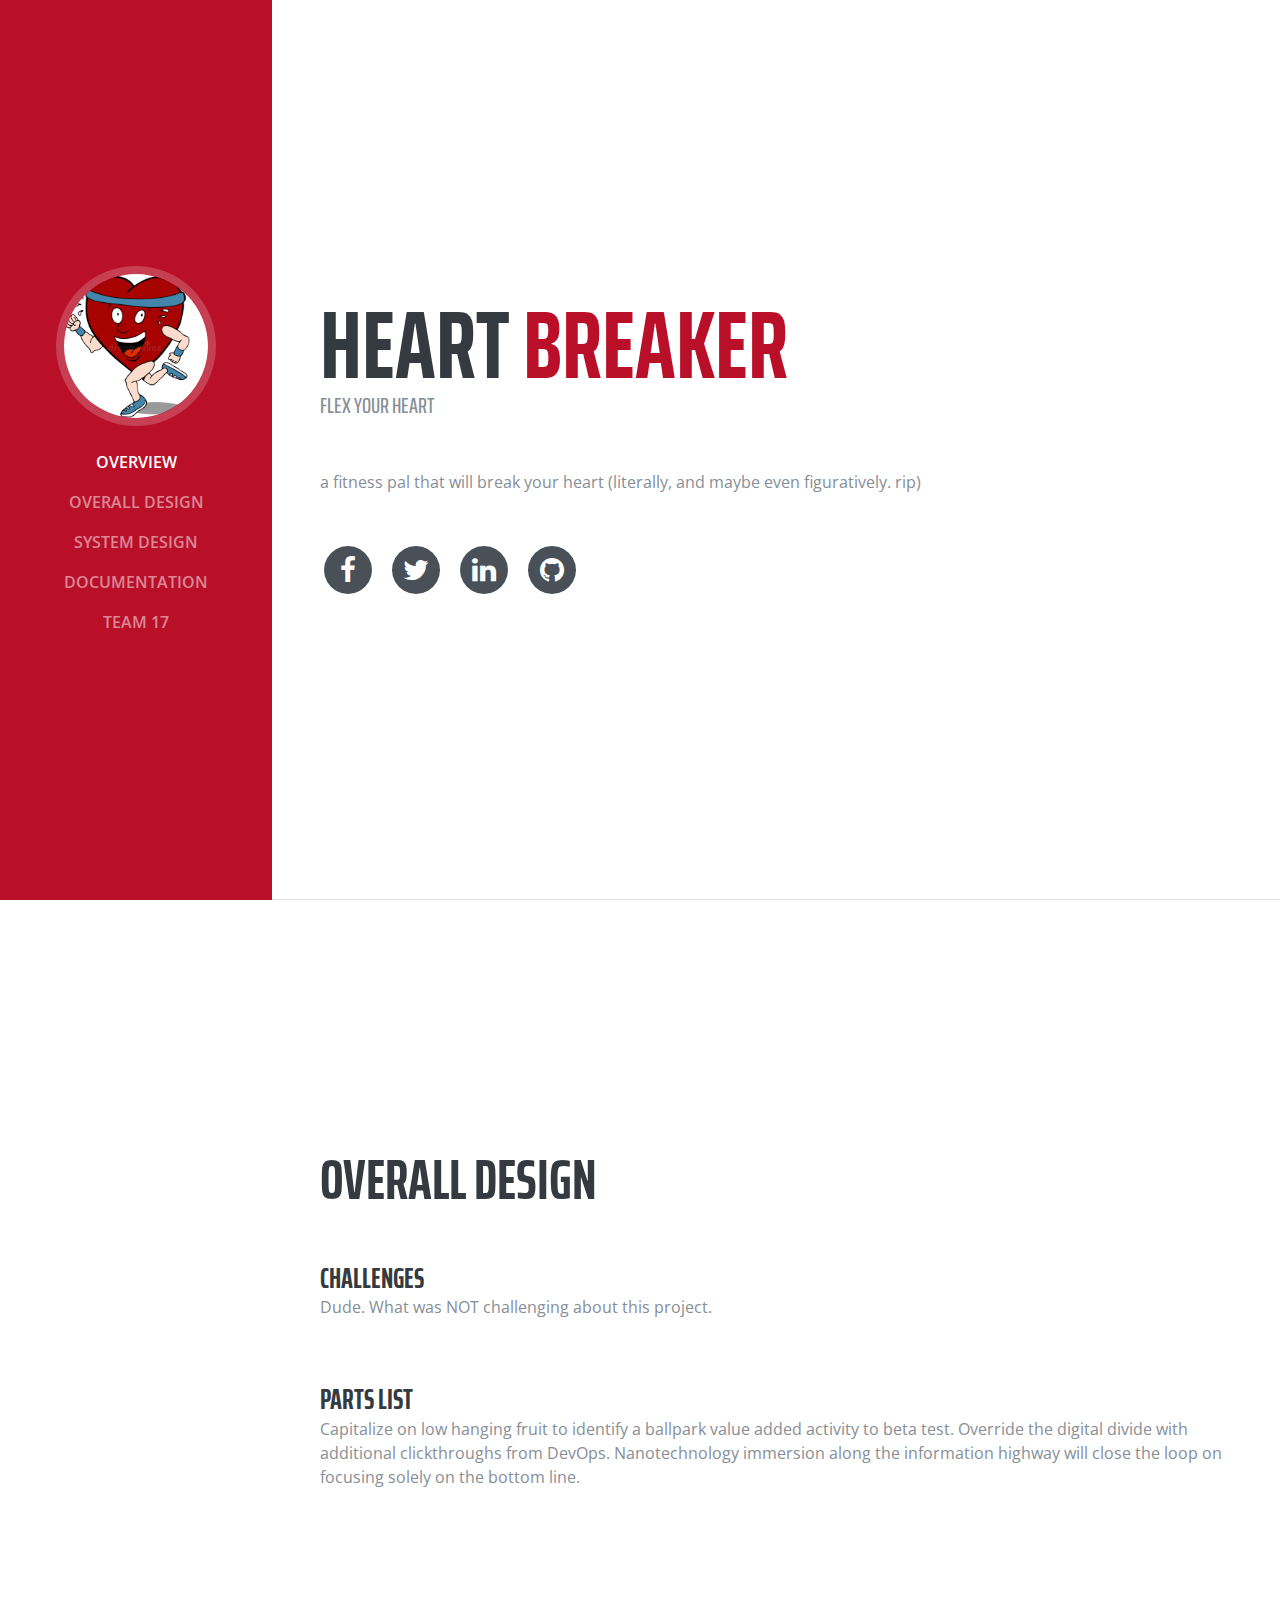
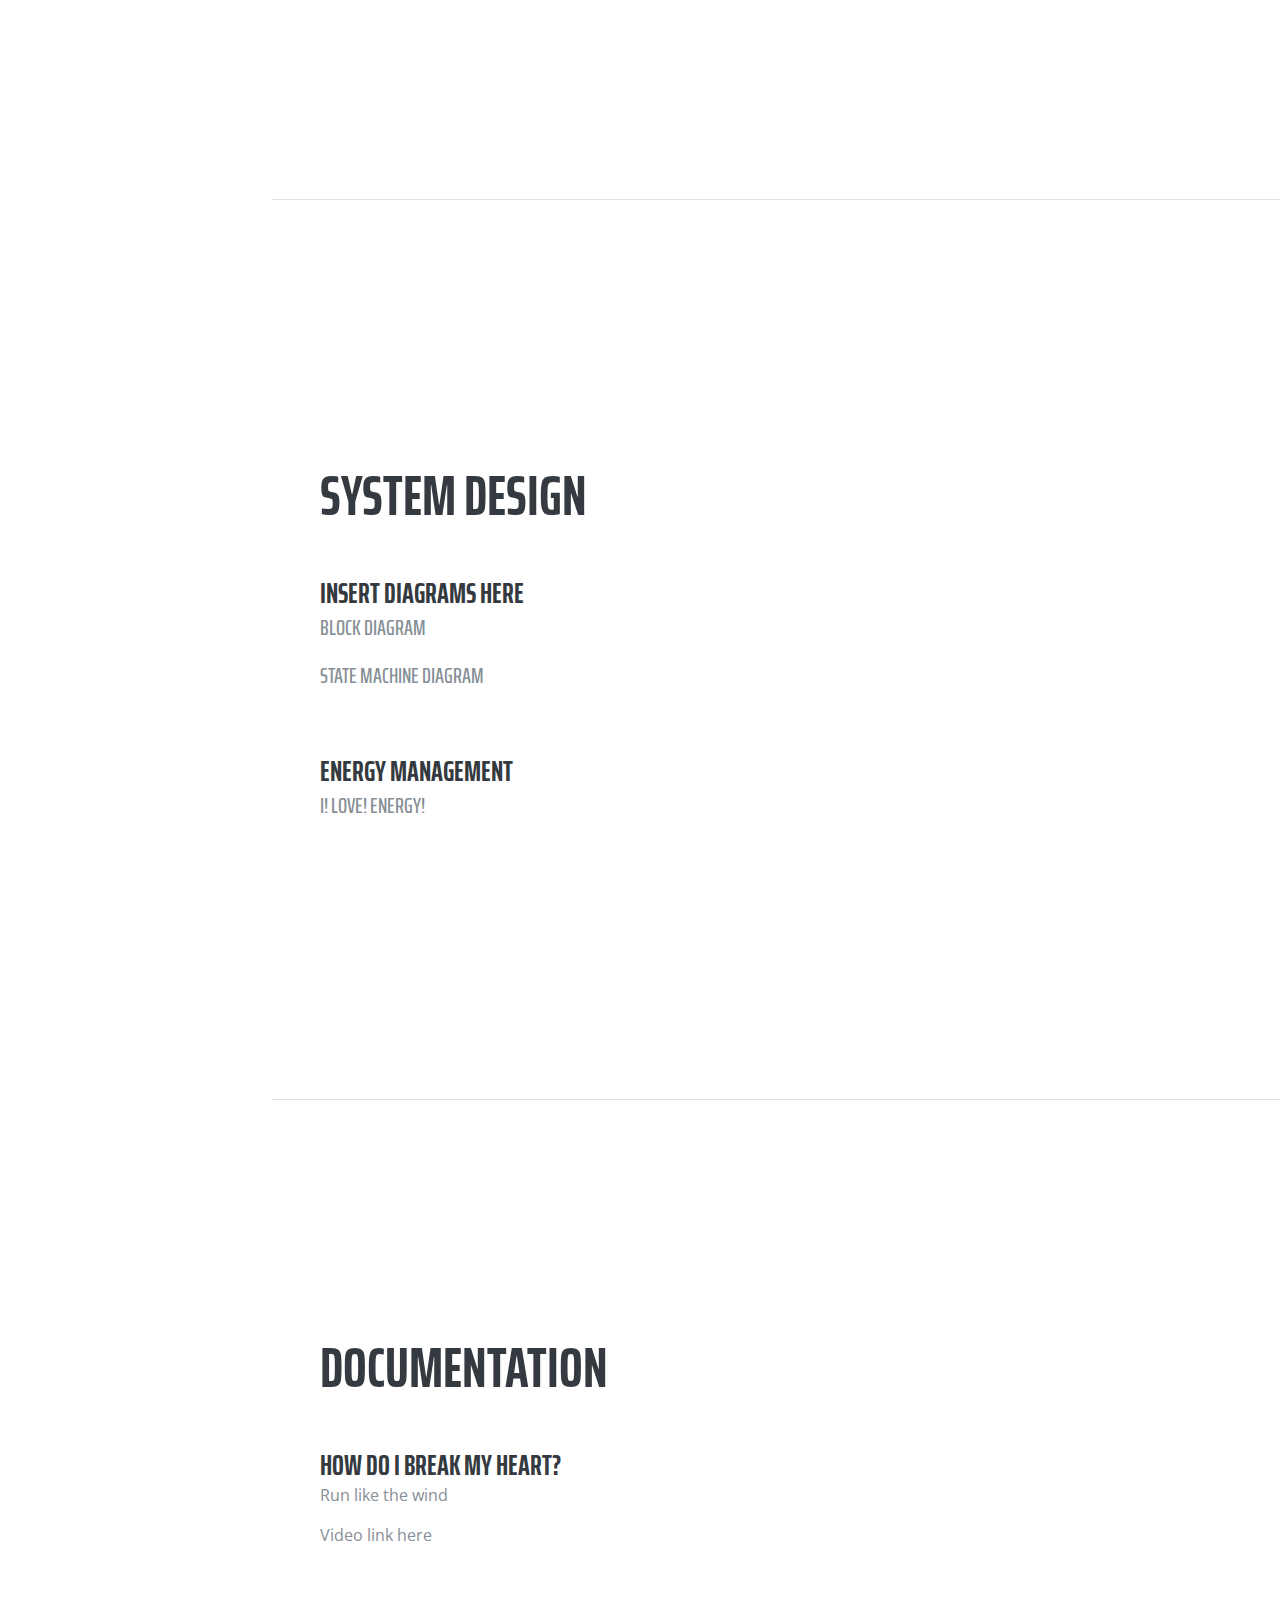
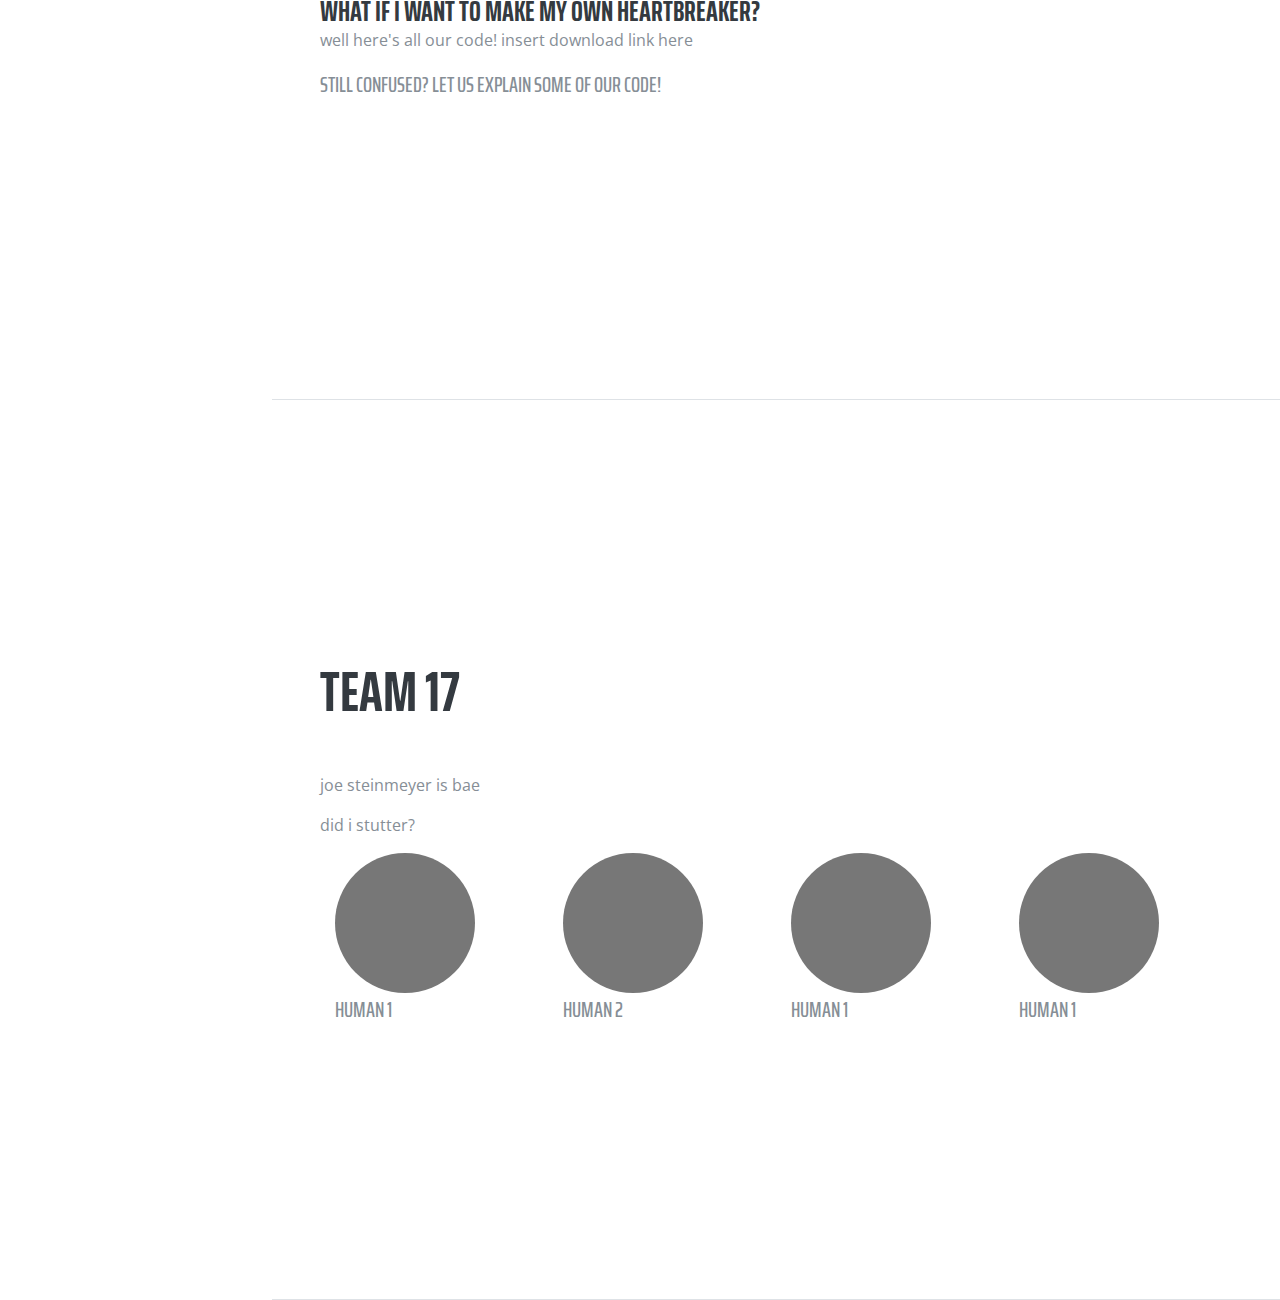
==== home.html @ 7a95da6c "??" ====
<!DOCTYPE html>
<html lang="en">

  <head>

    <meta charset="utf-8">
    <meta name="viewport" content="width=device-width, initial-scale=1, shrink-to-fit=no">
    <meta name="description" content="">
    <meta name="author" content="">

    <title>Heartbreaker</title>

    <!-- Bootstrap core CSS -->
    <link href="vendor/bootstrap/css/bootstrap.min.css" rel="stylesheet">

    <!-- Custom fonts for this template -->
    <link href="https://fonts.googleapis.com/css?family=Saira+Extra+Condensed:100,200,300,400,500,600,700,800,900" rel="stylesheet">
    <link href="https://fonts.googleapis.com/css?family=Open+Sans:300,300i,400,400i,600,600i,700,700i,800,800i" rel="stylesheet">
    <link href="vendor/font-awesome/css/font-awesome.min.css" rel="stylesheet">
    <link href="vendor/devicons/css/devicons.min.css" rel="stylesheet">
    <link href="vendor/simple-line-icons/css/simple-line-icons.css" rel="stylesheet">

    <!-- Custom styles for this template -->
    <link href="css/resume.min.css" rel="stylesheet">

  </head>

  <body id="page-top">

    <nav class="navbar navbar-expand-lg navbar-dark bg-primary fixed-top" id="sideNav">
      <a class="navbar-brand js-scroll-trigger" href="#page-top">
        <span class="d-block d-lg-none">
          HEARTBREAKER
          <!-- <img class="img-fluid" src="img/hbg.jpg" alt=""> -->
        </span>
        <span class="d-none d-lg-block">
          <img class="img-fluid img-profile rounded-circle mx-auto mb-2" src="img/heart.jpg" alt="">
        </span>
      </a>
      <button class="navbar-toggler" type="button" data-toggle="collapse" data-target="#navbarSupportedContent" aria-controls="navbarSupportedContent" aria-expanded="false" aria-label="Toggle navigation">
        <span class="navbar-toggler-icon"></span>
      </button>
      <div class="collapse navbar-collapse" id="navbarSupportedContent">
        <ul class="navbar-nav">
          <li class="nav-item">
            <a class="nav-link js-scroll-trigger" href="#about">Overview</a>
          </li>
          <li class="nav-item">
            <a class="nav-link js-scroll-trigger" href="#experience">Overall Design</a>
          </li>
          <li class="nav-item">
            <a class="nav-link js-scroll-trigger" href="#education">System Design</a>
          </li>
          <li class="nav-item">
            <a class="nav-link js-scroll-trigger" href="#skills">Documentation</a>
          </li>
          <li class="nav-item">
            <a class="nav-link js-scroll-trigger" href="#interests">Team 17</a>
          </li>
<!--           <li class="nav-item">
            <a class="nav-link js-scroll-trigger" href="#awards">Awards</a>
          </li>
 -->        </ul>
      </div>
    </nav>

    <div class="container-fluid p-0">

      <section class="resume-section p-3 p-lg-5 d-flex d-column" id="about">
        <div class="my-auto">
          <h1 class="mb-0">Heart
            <span class="text-primary">Breaker</span>
          </h1>
          <div class="subheading mb-5"> Flex your heart
          </div>
          <p class="mb-5">a fitness pal that will break your heart (literally, and maybe even figuratively. rip) </p>
          <ul class="list-inline list-social-icons mb-0">
            <li class="list-inline-item">
              <a href="#">
                <span class="fa-stack fa-lg">
                  <i class="fa fa-circle fa-stack-2x"></i>
                  <i class="fa fa-facebook fa-stack-1x fa-inverse"></i>
                </span>
              </a>
            </li>
            <li class="list-inline-item">
              <a href="#">
                <span class="fa-stack fa-lg">
                  <i class="fa fa-circle fa-stack-2x"></i>
                  <i class="fa fa-twitter fa-stack-1x fa-inverse"></i>
                </span>
              </a>
            </li>
            <li class="list-inline-item">
              <a href="#">
                <span class="fa-stack fa-lg">
                  <i class="fa fa-circle fa-stack-2x"></i>
                  <i class="fa fa-linkedin fa-stack-1x fa-inverse"></i>
                </span>
              </a>
            </li>
            <li class="list-inline-item">
              <a href="#">
                <span class="fa-stack fa-lg">
                  <i class="fa fa-circle fa-stack-2x"></i>
                  <i class="fa fa-github fa-stack-1x fa-inverse"></i>
                </span>
              </a>
            </li>
          </ul>
        </div>
      </section>

      <section class="resume-section p-3 p-lg-5 d-flex flex-column" id="experience">
        <div class="my-auto">
          <h2 class="mb-5">Overall Design</h2>

          <div class="resume-item d-flex flex-column flex-md-row mb-5">
            <div class="resume-content mr-auto">
              <h3 class="mb-0">Challenges</h3>
              <!-- <div class="subheading mb-3">Intelitec Solutions</div> -->
              <p>Dude. What was NOT challenging about this project.</p>
            </div>
          </div>

          <div class="resume-item d-flex flex-column flex-md-row mb-5">
            <div class="resume-content mr-auto">
              <h3 class="mb-0">Parts List</h3>
              <!-- <div class="subheading mb-3">Intelitec Solutions</div> -->
              <p>Capitalize on low hanging fruit to identify a ballpark value added activity to beta test. Override the digital divide with additional clickthroughs from DevOps. Nanotechnology immersion along the information highway will close the loop on focusing solely on the bottom line.</p>
            </div>
          </div>
        </div>

      </section>

      <section class="resume-section p-3 p-lg-5 d-flex flex-column" id="education">
        <div class="my-auto">
          <h2 class="mb-5">System Design</h2>

          <div class="resume-item d-flex flex-column flex-md-row mb-5">
            <div class="resume-content mr-auto">
              <h3 class="mb-0">Insert diagrams here</h3>
              <div class="subheading mb-3">Block Diagram</div>
              <div class="subheading mb-3">State Machine Diagram</div>

            </div>
          </div>

          <div class="resume-item d-flex flex-column flex-md-row">
            <div class="resume-content mr-auto">
              <h3 class="mb-0">Energy Management</h3>
              <div class="subheading mb-3">I! love! energy!</div>
            </div>
          </div>

        </div>
      </section>

      <section class="resume-section p-3 p-lg-5 d-flex flex-column" id="skills">
        <div class="my-auto">
          <h2 class="mb-5">Documentation</h2>

          <div class="resume-item d-flex flex-column flex-md-row mb-5">
            <div class="resume-content mr-auto">
              <h3 class="mb-0">How do I break my heart?</h3>
              <!-- <div class="subheading mb-3">Intelitec Solutions</div> -->
              <p>Run like the wind</p>
              <p class="mb-0">Video link here</p>
            </div>
          </div>

          <div class="resume-item d-flex flex-column flex-md-row mb-5">
            <div class="resume-content mr-auto">
              <h3 class="mb-0">What if I want to make my own heartbreaker?</h3>
              <p>well here's all our code! insert download link here </p>
              <div class="subheading mb-3">Still confused? Let us explain some of our code!</div>
            </div>
          </div>

        </div>
        </div>
      </section>

      <section class="resume-section p-3 p-lg-5 d-flex flex-column" id="interests">
        <div class="my-auto">
          <h2 class="mb-5">Team 17</h2>
          <p>joe steinmeyer is bae</p>
          <p class="mb-0">did i stutter? </p>
          <p> </p>
          <div class="container marketing">

        <!-- Three columns of text below the carousel -->
        <div class="row">
          <div class="col-lg-3">
            <img class="rounded-circle" src="[data-uri]" alt="Generic placeholder image" width="140" height="140">

            <div class="subheading mb-3">human 1</div>
          </div><!-- /.col-lg-4 -->
          <div class="col-lg-3">
            <img class="rounded-circle" src="[data-uri]" alt="Generic placeholder image" width="140" height="140">
            <div class="subheading mb-3">human 2</div>       
          </div><!-- /.col-lg-4 -->
          <div class="col-lg-3">
            <img class="rounded-circle" src="[data-uri]" alt="Generic placeholder image" width="140" height="140">
            <div class="subheading mb-3">human 1</div>
          </div><!-- /.col-lg-4 -->
          <div class="col-lg-3">
            <img class="rounded-circle" src="[data-uri]" alt="Generic placeholder image" width="140" height="140">
            <div class="subheading mb-3">human 1</div>
          </div><!-- /.col-lg-4 -->
        </div><!-- /.row -->
        </div>
      </section>

<!--       <section class="resume-section p-3 p-lg-5 d-flex flex-column" id="awards">
        <div class="my-auto">
          <h2 class="mb-5">Awards &amp; Certifications</h2>
          <ul class="fa-ul mb-0">
            <li>
              <i class="fa-li fa fa-trophy text-warning"></i>
              Google Analytics Certified Developer</li>
            <li>
              <i class="fa-li fa fa-trophy text-warning"></i>
              Mobile Web Specialist - Google Certification</li>
            <li>
              <i class="fa-li fa fa-trophy text-warning"></i>
              1<sup>st</sup>
              Place - University of Colorado Boulder - Emerging Tech Competition 2009</li>
            <li>
              <i class="fa-li fa fa-trophy text-warning"></i>
              1<sup>st</sup>
              Place - University of Colorado Boulder - Adobe Creative Jam 2008 (UI Design Category)</li>
            <li>
              <i class="fa-li fa fa-trophy text-warning"></i>
              2<sup>nd</sup>
              Place - University of Colorado Boulder - Emerging Tech Competition 2008</li>
            <li>
            <li>
              <i class="fa-li fa fa-trophy text-warning"></i>
              1<sup>st</sup>
              Place - James Buchanan High School - Hackathon 2006</li>
            <li>
              <i class="fa-li fa fa-trophy text-warning"></i>
              3<sup>rd</sup>
              Place - James Buchanan High School - Hackathon 2005</li>
          </ul>
        </div>
      </section>
 -->
    </div>

    <!-- Bootstrap core JavaScript -->
    <script src="vendor/jquery/jquery.min.js"></script>
    <script src="vendor/bootstrap/js/bootstrap.bundle.min.js"></script>

    <!-- Plugin JavaScript -->
    <script src="vendor/jquery-easing/jquery.easing.min.js"></script>

    <!-- Custom scripts for this template -->
    <script src="js/resume.min.js"></script>

  </body>

</html>
---- vendor/devicons/css/devicons.min.css ----
/*!
 *  Devicons 1.8.0 made by Theodore Vorillas / http://vorillaz.com 
 */
@font-face{font-family:devicons;src:url(../fonts/devicons.eot?xqxft6);src:url(../fonts/devicons.eot?#iefixxqxft6) format("embedded-opentype"),url(../fonts/devicons.woff?xqxft6) format("woff"),url(../fonts/devicons.ttf?xqxft6) format("truetype"),url(../fonts/devicons.svg?xqxft6#devicons) format("svg");font-weight:400;font-style:normal}.devicons{font-family:devicons;speak:none;font-style:normal;font-weight:400;font-variant:normal;text-transform:none;line-height:1;-webkit-font-smoothing:antialiased;-moz-osx-font-smoothing:grayscale}.devicons-git:before{content:"\e602"}.devicons-git_compare:before{content:"\e628"}.devicons-git_branch:before{content:"\e625"}.devicons-git_commit:before{content:"\e629"}.devicons-git_pull_request:before{content:"\e626"}.devicons-git_merge:before{content:"\e627"}.devicons-bitbucket:before{content:"\e603"}.devicons-github_alt:before{content:"\e608"}.devicons-github_badge:before{content:"\e609"}.devicons-github:before{content:"\e60a"}.devicons-github_full:before{content:"\e617"}.devicons-java:before{content:"\e638"}.devicons-ruby:before{content:"\e639"}.devicons-scala:before{content:"\e637"}.devicons-python:before{content:"\e63c"}.devicons-go:before{content:"\e624"}.devicons-ruby_on_rails:before{content:"\e63b"}.devicons-django:before{content:"\e61d"}.devicons-markdown:before{content:"\e63e"}.devicons-php:before{content:"\e63d"}.devicons-mysql:before{content:"\e604"}.devicons-streamline:before{content:"\e605"}.devicons-database:before{content:"\e606"}.devicons-laravel:before{content:"\e63f"}.devicons-javascript:before{content:"\e64e"}.devicons-angular:before{content:"\e653"}.devicons-backbone:before{content:"\e652"}.devicons-coffeescript:before{content:"\e651"}.devicons-jquery:before{content:"\e650"}.devicons-modernizr:before{content:"\e620"}.devicons-jquery_ui:before{content:"\e654"}.devicons-ember:before{content:"\e61b"}.devicons-dojo:before{content:"\e61c"}.devicons-nodejs:before{content:"\e619"}.devicons-nodejs_small:before{content:"\e618"}.devicons-javascript_shield:before{content:"\e64f"}.devicons-bootstrap:before{content:"\e647"}.devicons-sass:before{content:"\e64b"}.devicons-css3_full:before{content:"\e64a"}.devicons-css3:before{content:"\e649"}.devicons-html5:before{content:"\e636"}.devicons-html5_multimedia:before{content:"\e632"}.devicons-html5_device_access:before{content:"\e633"}.devicons-html5_3d_effects:before{content:"\e635"}.devicons-html5_connectivity:before{content:"\e634"}.devicons-ghost_small:before{content:"\e614"}.devicons-ghost:before{content:"\e61f"}.devicons-magento:before{content:"\e640"}.devicons-joomla:before{content:"\e641"}.devicons-jekyll_small:before{content:"\e60d"}.devicons-drupal:before{content:"\e642"}.devicons-wordpress:before{content:"\e60b"}.devicons-grunt:before{content:"\e64c"}.devicons-bower:before{content:"\e64d"}.devicons-npm:before{content:"\e61e"}.devicons-yahoo_small:before{content:"\e62b"}.devicons-yahoo:before{content:"\e615"}.devicons-bing_small:before{content:"\e600"}.devicons-windows:before{content:"\e60f"}.devicons-linux:before{content:"\e612"}.devicons-ubuntu:before{content:"\e63a"}.devicons-android:before{content:"\e60e"}.devicons-apple:before{content:"\e611"}.devicons-appstore:before{content:"\e613"}.devicons-phonegap:before{content:"\e630"}.devicons-blackberry:before{content:"\e623"}.devicons-stackoverflow:before{content:"\e610"}.devicons-techcrunch:before{content:"\e62c"}.devicons-codrops:before{content:"\e62f"}.devicons-css_tricks:before{content:"\e601"}.devicons-smashing_magazine:before{content:"\e62d"}.devicons-netmagazine:before{content:"\e62e"}.devicons-codepen:before{content:"\e616"}.devicons-cssdeck:before{content:"\e62a"}.devicons-hackernews:before{content:"\e61a"}.devicons-dropbox:before{content:"\e607"}.devicons-google_drive:before{content:"\e631"}.devicons-visualstudio:before{content:"\e60c"}.devicons-unity_small:before{content:"\e621"}.devicons-raspberry_pi:before{content:"\e622"}.devicons-chrome:before{content:"\e643"}.devicons-ie:before{content:"\e644"}.devicons-firefox:before{content:"\e645"}.devicons-opera:before{content:"\e646"}.devicons-safari:before{content:"\e648"}.devicons-swift:before{content:"\e655"}.devicons-symfony:before{content:"\e656"}.devicons-symfony_badge:before{content:"\e657"}.devicons-less:before{content:"\e658"}.devicons-stylus:before{content:"\e659"}.devicons-trello:before{content:"\e65a"}.devicons-atlassian:before{content:"\e65b"}.devicons-jira:before{content:"\e65c"}.devicons-envato:before{content:"\e65d"}.devicons-snap_svg:before{content:"\e65e"}.devicons-raphael:before{content:"\e65f"}.devicons-google_analytics:before{content:"\e660"}.devicons-compass:before{content:"\e661"}.devicons-onedrive:before{content:"\e662"}.devicons-gulp:before{content:"\e663"}.devicons-atom:before{content:"\e664"}.devicons-cisco:before{content:"\e665"}.devicons-nancy:before{content:"\e666"}.devicons-clojure:before{content:"\e668"}.devicons-clojure_alt:before{content:"\e66a"}.devicons-perl:before{content:"\e669"}.devicons-celluloid:before{content:"\e66b"}.devicons-w3c:before{content:"\e66c"}.devicons-redis:before{content:"\e66d"}.devicons-postgresql:before{content:"\e66e"}.devicons-webplatform:before{content:"\e66f"}.devicons-jenkins:before{content:"\e667"}.devicons-requirejs:before{content:"\e670"}.devicons-opensource:before{content:"\e671"}.devicons-typo3:before{content:"\e672"}.devicons-uikit:before{content:"\e673"}.devicons-doctrine:before{content:"\e674"}.devicons-groovy:before{content:"\e675"}.devicons-nginx:before{content:"\e676"}.devicons-haskell:before{content:"\e677"}.devicons-zend:before{content:"\e678"}.devicons-gnu:before{content:"\e679"}.devicons-yeoman:before{content:"\e67a"}.devicons-heroku:before{content:"\e67b"}.devicons-debian:before{content:"\e67d"}.devicons-travis:before{content:"\e67e"}.devicons-dotnet:before{content:"\e67f"}.devicons-codeigniter:before{content:"\e680"}.devicons-javascript_badge:before{content:"\e681"}.devicons-yii:before{content:"\e682"}.devicons-msql_server:before{content:"\e67c"}.devicons-composer:before{content:"\e683"}.devicons-krakenjs_badge:before{content:"\e684"}.devicons-krakenjs:before{content:"\e685"}.devicons-mozilla:before{content:"\e686"}.devicons-firebase:before{content:"\e687"}.devicons-sizzlejs:before{content:"\e688"}.devicons-creativecommons:before{content:"\e689"}.devicons-creativecommons_badge:before{content:"\e68a"}.devicons-mitlicence:before{content:"\e68b"}.devicons-senchatouch:before{content:"\e68c"}.devicons-bugsense:before{content:"\e68d"}.devicons-extjs:before{content:"\e68e"}.devicons-mootools_badge:before{content:"\e68f"}.devicons-mootools:before{content:"\e690"}.devicons-ruby_rough:before{content:"\e691"}.devicons-komodo:before{content:"\e692"}.devicons-coda:before{content:"\e693"}.devicons-bintray:before{content:"\e694"}.devicons-terminal:before{content:"\e695"}.devicons-code:before{content:"\e696"}.devicons-responsive:before{content:"\e697"}.devicons-dart:before{content:"\e698"}.devicons-aptana:before{content:"\e699"}.devicons-mailchimp:before{content:"\e69a"}.devicons-netbeans:before{content:"\e69b"}.devicons-dreamweaver:before{content:"\e69c"}.devicons-brackets:before{content:"\e69d"}.devicons-eclipse:before{content:"\e69e"}.devicons-cloud9:before{content:"\e69f"}.devicons-scrum:before{content:"\e6a0"}.devicons-prolog:before{content:"\e6a1"}.devicons-terminal_badge:before{content:"\e6a2"}.devicons-code_badge:before{content:"\e6a3"}.devicons-mongodb:before{content:"\e6a4"}.devicons-meteor:before{content:"\e6a5"}.devicons-meteorfull:before{content:"\e6a6"}.devicons-fsharp:before{content:"\e6a7"}.devicons-rust:before{content:"\e6a8"}.devicons-ionic:before{content:"\e6a9"}.devicons-sublime:before{content:"\e6aa"}.devicons-appcelerator:before{content:"\e6ab"}.devicons-asterisk:before{content:"\e6ac"}.devicons-aws:before{content:"\e6ad"}.devicons-digital-ocean:before{content:"\e6ae"}.devicons-dlang:before{content:"\e6af"}.devicons-docker:before{content:"\e6b0"}.devicons-erlang:before{content:"\e6b1"}.devicons-google-cloud-platform:before{content:"\e6b2"}.devicons-grails:before{content:"\e6b3"}.devicons-illustrator:before{content:"\e6b4"}.devicons-intellij:before{content:"\e6b5"}.devicons-materializecss:before{content:"\e6b6"}.devicons-openshift:before{content:"\e6b7"}.devicons-photoshop:before{content:"\e6b8"}.devicons-rackspace:before{content:"\e6b9"}.devicons-react:before{content:"\e6ba"}.devicons-redhat:before{content:"\e6bb"}.devicons-scriptcs:before{content:"\e6bc"}.devicons-sqllite:before{content:"\e6c4"}.devicons-vim:before{content:"\e6c5"}
---- vendor/simple-line-icons/css/simple-line-icons.css ----
@font-face {
  font-family: 'simple-line-icons';
  src: url('../fonts/Simple-Line-Icons.eot?v=2.4.0');
  src: url('../fonts/Simple-Line-Icons.eot?v=2.4.0#iefix') format('embedded-opentype'), url('../fonts/Simple-Line-Icons.woff2?v=2.4.0') format('woff2'), url('../fonts/Simple-Line-Icons.ttf?v=2.4.0') format('truetype'), url('../fonts/Simple-Line-Icons.woff?v=2.4.0') format('woff'), url('../fonts/Simple-Line-Icons.svg?v=2.4.0#simple-line-icons') format('svg');
  font-weight: normal;
  font-style: normal;
}
/*
 Use the following CSS code if you want to have a class per icon.
 Instead of a list of all class selectors, you can use the generic [class*="icon-"] selector, but it's slower:
*/
.icon-user,
.icon-people,
.icon-user-female,
.icon-user-follow,
.icon-user-following,
.icon-user-unfollow,
.icon-login,
.icon-logout,
.icon-emotsmile,
.icon-phone,
.icon-call-end,
.icon-call-in,
.icon-call-out,
.icon-map,
.icon-location-pin,
.icon-direction,
.icon-directions,
.icon-compass,
.icon-layers,
.icon-menu,
.icon-list,
.icon-options-vertical,
.icon-options,
.icon-arrow-down,
.icon-arrow-left,
.icon-arrow-right,
.icon-arrow-up,
.icon-arrow-up-circle,
.icon-arrow-left-circle,
.icon-arrow-right-circle,
.icon-arrow-down-circle,
.icon-check,
.icon-clock,
.icon-plus,
.icon-minus,
.icon-close,
.icon-event,
.icon-exclamation,
.icon-organization,
.icon-trophy,
.icon-screen-smartphone,
.icon-screen-desktop,
.icon-plane,
.icon-notebook,
.icon-mustache,
.icon-mouse,
.icon-magnet,
.icon-energy,
.icon-disc,
.icon-cursor,
.icon-cursor-move,
.icon-crop,
.icon-chemistry,
.icon-speedometer,
.icon-shield,
.icon-screen-tablet,
.icon-magic-wand,
.icon-hourglass,
.icon-graduation,
.icon-ghost,
.icon-game-controller,
.icon-fire,
.icon-eyeglass,
.icon-envelope-open,
.icon-envelope-letter,
.icon-bell,
.icon-badge,
.icon-anchor,
.icon-wallet,
.icon-vector,
.icon-speech,
.icon-puzzle,
.icon-printer,
.icon-present,
.icon-playlist,
.icon-pin,
.icon-picture,
.icon-handbag,
.icon-globe-alt,
.icon-globe,
.icon-folder-alt,
.icon-folder,
.icon-film,
.icon-feed,
.icon-drop,
.icon-drawer,
.icon-docs,
.icon-doc,
.icon-diamond,
.icon-cup,
.icon-calculator,
.icon-bubbles,
.icon-briefcase,
.icon-book-open,
.icon-basket-loaded,
.icon-basket,
.icon-bag,
.icon-action-undo,
.icon-action-redo,
.icon-wrench,
.icon-umbrella,
.icon-trash,
.icon-tag,
.icon-support,
.icon-frame,
.icon-size-fullscreen,
.icon-size-actual,
.icon-shuffle,
.icon-share-alt,
.icon-share,
.icon-rocket,
.icon-question,
.icon-pie-chart,
.icon-pencil,
.icon-note,
.icon-loop,
.icon-home,
.icon-grid,
.icon-graph,
.icon-microphone,
.icon-music-tone-alt,
.icon-music-tone,
.icon-earphones-alt,
.icon-earphones,
.icon-equalizer,
.icon-like,
.icon-dislike,
.icon-control-start,
.icon-control-rewind,
.icon-control-play,
.icon-control-pause,
.icon-control-forward,
.icon-control-end,
.icon-volume-1,
.icon-volume-2,
.icon-volume-off,
.icon-calendar,
.icon-bulb,
.icon-chart,
.icon-ban,
.icon-bubble,
.icon-camrecorder,
.icon-camera,
.icon-cloud-download,
.icon-cloud-upload,
.icon-envelope,
.icon-eye,
.icon-flag,
.icon-heart,
.icon-info,
.icon-key,
.icon-link,
.icon-lock,
.icon-lock-open,
.icon-magnifier,
.icon-magnifier-add,
.icon-magnifier-remove,
.icon-paper-clip,
.icon-paper-plane,
.icon-power,
.icon-refresh,
.icon-reload,
.icon-settings,
.icon-star,
.icon-symbol-female,
.icon-symbol-male,
.icon-target,
.icon-credit-card,
.icon-paypal,
.icon-social-tumblr,
.icon-social-twitter,
.icon-social-facebook,
.icon-social-instagram,
.icon-social-linkedin,
.icon-social-pinterest,
.icon-social-github,
.icon-social-google,
.icon-social-reddit,
.icon-social-skype,
.icon-social-dribbble,
.icon-social-behance,
.icon-social-foursqare,
.icon-social-soundcloud,
.icon-social-spotify,
.icon-social-stumbleupon,
.icon-social-youtube,
.icon-social-dropbox,
.icon-social-vkontakte,
.icon-social-steam {
  font-family: 'simple-line-icons';
  speak: none;
  font-style: normal;
  font-weight: normal;
  font-variant: normal;
  text-transform: none;
  line-height: 1;
  /* Better Font Rendering =========== */
  -webkit-font-smoothing: antialiased;
  -moz-osx-font-smoothing: grayscale;
}
.icon-user:before {
  content: "\e005";
}
.icon-people:before {
  content: "\e001";
}
.icon-user-female:before {
  content: "\e000";
}
.icon-user-follow:before {
  content: "\e002";
}
.icon-user-following:before {
  content: "\e003";
}
.icon-user-unfollow:before {
  content: "\e004";
}
.icon-login:before {
  content: "\e066";
}
.icon-logout:before {
  content: "\e065";
}
.icon-emotsmile:before {
  content: "\e021";
}
.icon-phone:before {
  content: "\e600";
}
.icon-call-end:before {
  content: "\e048";
}
.icon-call-in:before {
  content: "\e047";
}
.icon-call-out:before {
  content: "\e046";
}
.icon-map:before {
  content: "\e033";
}
.icon-location-pin:before {
  content: "\e096";
}
.icon-direction:before {
  content: "\e042";
}
.icon-directions:before {
  content: "\e041";
}
.icon-compass:before {
  content: "\e045";
}
.icon-layers:before {
  content: "\e034";
}
.icon-menu:before {
  content: "\e601";
}
.icon-list:before {
  content: "\e067";
}
.icon-options-vertical:before {
  content: "\e602";
}
.icon-options:before {
  content: "\e603";
}
.icon-arrow-down:before {
  content: "\e604";
}
.icon-arrow-left:before {
  content: "\e605";
}
.icon-arrow-right:before {
  content: "\e606";
}
.icon-arrow-up:before {
  content: "\e607";
}
.icon-arrow-up-circle:before {
  content: "\e078";
}
.icon-arrow-left-circle:before {
  content: "\e07a";
}
.icon-arrow-right-circle:before {
  content: "\e079";
}
.icon-arrow-down-circle:before {
  content: "\e07b";
}
.icon-check:before {
  content: "\e080";
}
.icon-clock:before {
  content: "\e081";
}
.icon-plus:before {
  content: "\e095";
}
.icon-minus:before {
  content: "\e615";
}
.icon-close:before {
  content: "\e082";
}
.icon-event:before {
  content: "\e619";
}
.icon-exclamation:before {
  content: "\e617";
}
.icon-organization:before {
  content: "\e616";
}
.icon-trophy:before {
  content: "\e006";
}
.icon-screen-smartphone:before {
  content: "\e010";
}
.icon-screen-desktop:before {
  content: "\e011";
}
.icon-plane:before {
  content: "\e012";
}
.icon-notebook:before {
  content: "\e013";
}
.icon-mustache:before {
  content: "\e014";
}
.icon-mouse:before {
  content: "\e015";
}
.icon-magnet:before {
  content: "\e016";
}
.icon-energy:before {
  content: "\e020";
}
.icon-disc:before {
  content: "\e022";
}
.icon-cursor:before {
  content: "\e06e";
}
.icon-cursor-move:before {
  content: "\e023";
}
.icon-crop:before {
  content: "\e024";
}
.icon-chemistry:before {
  content: "\e026";
}
.icon-speedometer:before {
  content: "\e007";
}
.icon-shield:before {
  content: "\e00e";
}
.icon-screen-tablet:before {
  content: "\e00f";
}
.icon-magic-wand:before {
  content: "\e017";
}
.icon-hourglass:before {
  content: "\e018";
}
.icon-graduation:before {
  content: "\e019";
}
.icon-ghost:before {
  content: "\e01a";
}
.icon-game-controller:before {
  content: "\e01b";
}
.icon-fire:before {
  content: "\e01c";
}
.icon-eyeglass:before {
  content: "\e01d";
}
.icon-envelope-open:before {
  content: "\e01e";
}
.icon-envelope-letter:before {
  content: "\e01f";
}
.icon-bell:before {
  content: "\e027";
}
.icon-badge:before {
  content: "\e028";
}
.icon-anchor:before {
  content: "\e029";
}
.icon-wallet:before {
  content: "\e02a";
}
.icon-vector:before {
  content: "\e02b";
}
.icon-speech:before {
  content: "\e02c";
}
.icon-puzzle:before {
  content: "\e02d";
}
.icon-printer:before {
  content: "\e02e";
}
.icon-present:before {
  content: "\e02f";
}
.icon-playlist:before {
  content: "\e030";
}
.icon-pin:before {
  content: "\e031";
}
.icon-picture:before {
  content: "\e032";
}
.icon-handbag:before {
  content: "\e035";
}
.icon-globe-alt:before {
  content: "\e036";
}
.icon-globe:before {
  content: "\e037";
}
.icon-folder-alt:before {
  content: "\e039";
}
.icon-folder:before {
  content: "\e089";
}
.icon-film:before {
  content: "\e03a";
}
.icon-feed:before {
  content: "\e03b";
}
.icon-drop:before {
  content: "\e03e";
}
.icon-drawer:before {
  content: "\e03f";
}
.icon-docs:before {
  content: "\e040";
}
.icon-doc:before {
  content: "\e085";
}
.icon-diamond:before {
  content: "\e043";
}
.icon-cup:before {
  content: "\e044";
}
.icon-calculator:before {
  content: "\e049";
}
.icon-bubbles:before {
  content: "\e04a";
}
.icon-briefcase:before {
  content: "\e04b";
}
.icon-book-open:before {
  content: "\e04c";
}
.icon-basket-loaded:before {
  content: "\e04d";
}
.icon-basket:before {
  content: "\e04e";
}
.icon-bag:before {
  content: "\e04f";
}
.icon-action-undo:before {
  content: "\e050";
}
.icon-action-redo:before {
  content: "\e051";
}
.icon-wrench:before {
  content: "\e052";
}
.icon-umbrella:before {
  content: "\e053";
}
.icon-trash:before {
  content: "\e054";
}
.icon-tag:before {
  content: "\e055";
}
.icon-support:before {
  content: "\e056";
}
.icon-frame:before {
  content: "\e038";
}
.icon-size-fullscreen:before {
  content: "\e057";
}
.icon-size-actual:before {
  content: "\e058";
}
.icon-shuffle:before {
  content: "\e059";
}
.icon-share-alt:before {
  content: "\e05a";
}
.icon-share:before {
  content: "\e05b";
}
.icon-rocket:before {
  content: "\e05c";
}
.icon-question:before {
  content: "\e05d";
}
.icon-pie-chart:before {
  content: "\e05e";
}
.icon-pencil:before {
  content: "\e05f";
}
.icon-note:before {
  content: "\e060";
}
.icon-loop:before {
  content: "\e064";
}
.icon-home:before {
  content: "\e069";
}
.icon-grid:before {
  content: "\e06a";
}
.icon-graph:before {
  content: "\e06b";
}
.icon-microphone:before {
  content: "\e063";
}
.icon-music-tone-alt:before {
  content: "\e061";
}
.icon-music-tone:before {
  content: "\e062";
}
.icon-earphones-alt:before {
  content: "\e03c";
}
.icon-earphones:before {
  content: "\e03d";
}
.icon-equalizer:before {
  content: "\e06c";
}
.icon-like:before {
  content: "\e068";
}
.icon-dislike:before {
  content: "\e06d";
}
.icon-control-start:before {
  content: "\e06f";
}
.icon-control-rewind:before {
  content: "\e070";
}
.icon-control-play:before {
  content: "\e071";
}
.icon-control-pause:before {
  content: "\e072";
}
.icon-control-forward:before {
  content: "\e073";
}
.icon-control-end:before {
  content: "\e074";
}
.icon-volume-1:before {
  content: "\e09f";
}
.icon-volume-2:before {
  content: "\e0a0";
}
.icon-volume-off:before {
  content: "\e0a1";
}
.icon-calendar:before {
  content: "\e075";
}
.icon-bulb:before {
  content: "\e076";
}
.icon-chart:before {
  content: "\e077";
}
.icon-ban:before {
  content: "\e07c";
}
.icon-bubble:before {
  content: "\e07d";
}
.icon-camrecorder:before {
  content: "\e07e";
}
.icon-camera:before {
  content: "\e07f";
}
.icon-cloud-download:before {
  content: "\e083";
}
.icon-cloud-upload:before {
  content: "\e084";
}
.icon-envelope:before {
  content: "\e086";
}
.icon-eye:before {
  content: "\e087";
}
.icon-flag:before {
  content: "\e088";
}
.icon-heart:before {
  content: "\e08a";
}
.icon-info:before {
  content: "\e08b";
}
.icon-key:before {
  content: "\e08c";
}
.icon-link:before {
  content: "\e08d";
}
.icon-lock:before {
  content: "\e08e";
}
.icon-lock-open:before {
  content: "\e08f";
}
.icon-magnifier:before {
  content: "\e090";
}
.icon-magnifier-add:before {
  content: "\e091";
}
.icon-magnifier-remove:before {
  content: "\e092";
}
.icon-paper-clip:before {
  content: "\e093";
}
.icon-paper-plane:before {
  content: "\e094";
}
.icon-power:before {
  content: "\e097";
}
.icon-refresh:before {
  content: "\e098";
}
.icon-reload:before {
  content: "\e099";
}
.icon-settings:before {
  content: "\e09a";
}
.icon-star:before {
  content: "\e09b";
}
.icon-symbol-female:before {
  content: "\e09c";
}
.icon-symbol-male:before {
  content: "\e09d";
}
.icon-target:before {
  content: "\e09e";
}
.icon-credit-card:before {
  content: "\e025";
}
.icon-paypal:before {
  content: "\e608";
}
.icon-social-tumblr:before {
  content: "\e00a";
}
.icon-social-twitter:before {
  content: "\e009";
}
.icon-social-facebook:before {
  content: "\e00b";
}
.icon-social-instagram:before {
  content: "\e609";
}
.icon-social-linkedin:before {
  content: "\e60a";
}
.icon-social-pinterest:before {
  content: "\e60b";
}
.icon-social-github:before {
  content: "\e60c";
}
.icon-social-google:before {
  content: "\e60d";
}
.icon-social-reddit:before {
  content: "\e60e";
}
.icon-social-skype:before {
  content: "\e60f";
}
.icon-social-dribbble:before {
  content: "\e00d";
}
.icon-social-behance:before {
  content: "\e610";
}
.icon-social-foursqare:before {
  content: "\e611";
}
.icon-social-soundcloud:before {
  content: "\e612";
}
.icon-social-spotify:before {
  content: "\e613";
}
.icon-social-stumbleupon:before {
  content: "\e614";
}
.icon-social-youtube:before {
  content: "\e008";
}
.icon-social-dropbox:before {
  content: "\e00c";
}
.icon-social-vkontakte:before {
  content: "\e618";
}
.icon-social-steam:before {
  content: "\e620";
}
---- css/resume.min.css ----
body{font-family:'Open Sans',serif;padding-top:54px;color:#868e96}@media (min-width:992px){body{padding-top:0;padding-left:17rem}}h1,h2,h3,h4,h5,h6{font-family:'Saira Extra Condensed',serif;font-weight:700;text-transform:uppercase;color:#343a40}h1{font-size:6rem;line-height:5.5rem}h2{font-size:3.5rem}.subheading{text-transform:uppercase;font-weight:500;font-family:'Saira Extra Condensed',serif;font-size:1.35rem;/*text-align:center;*/}/*.rounded-circle{display:block;margin:auto;}*/.list-social-icons a{color:#495057}.list-social-icons a:hover{color:#bd5d38}.list-social-icons a .fa-lg{font-size:1.75rem}.list-icons{font-size:3rem}.list-icons .list-inline-item i:hover{color:#bd5d38}#sideNav .navbar-nav .nav-item .nav-link{font-weight:600;text-transform:uppercase}@media (min-width:992px){#sideNav{text-align:center;position:fixed;top:0;left:0;display:flex;flex-direction:column;width:17rem;height:100vh}#sideNav .navbar-brand{display:flex;margin:auto auto 0;padding:.5rem}#sideNav .navbar-brand .img-profile{max-width:10rem;max-height:10rem;border:.5rem solid rgba(255,255,255,.2)}#sideNav .navbar-collapse{display:flex;align-items:flex-start;flex-grow:0;width:100%;margin-bottom:auto}#sideNav .navbar-collapse .navbar-nav{flex-direction:column;width:100%}#sideNav .navbar-collapse .navbar-nav .nav-item{display:block}#sideNav .navbar-collapse .navbar-nav .nav-item .nav-link{display:block}}section.resume-section{border-bottom:1px solid #dee2e6;padding-top:5rem!important;padding-bottom:5rem!important}section.resume-section .resume-item .resume-date{min-width:none}@media (min-width:768px){section.resume-section{min-height:100vh}section.resume-section .resume-item .resume-date{min-width:18rem}}@media (min-width:992px){section.resume-section{padding-top:3rem!important;padding-bottom:3rem!important}}.bg-primary{background-color:#b90f29!important}.text-primary{color:#b90f29!important}a{color:#bd5d38}a:active,a:focus,a:hover{color:#824027}
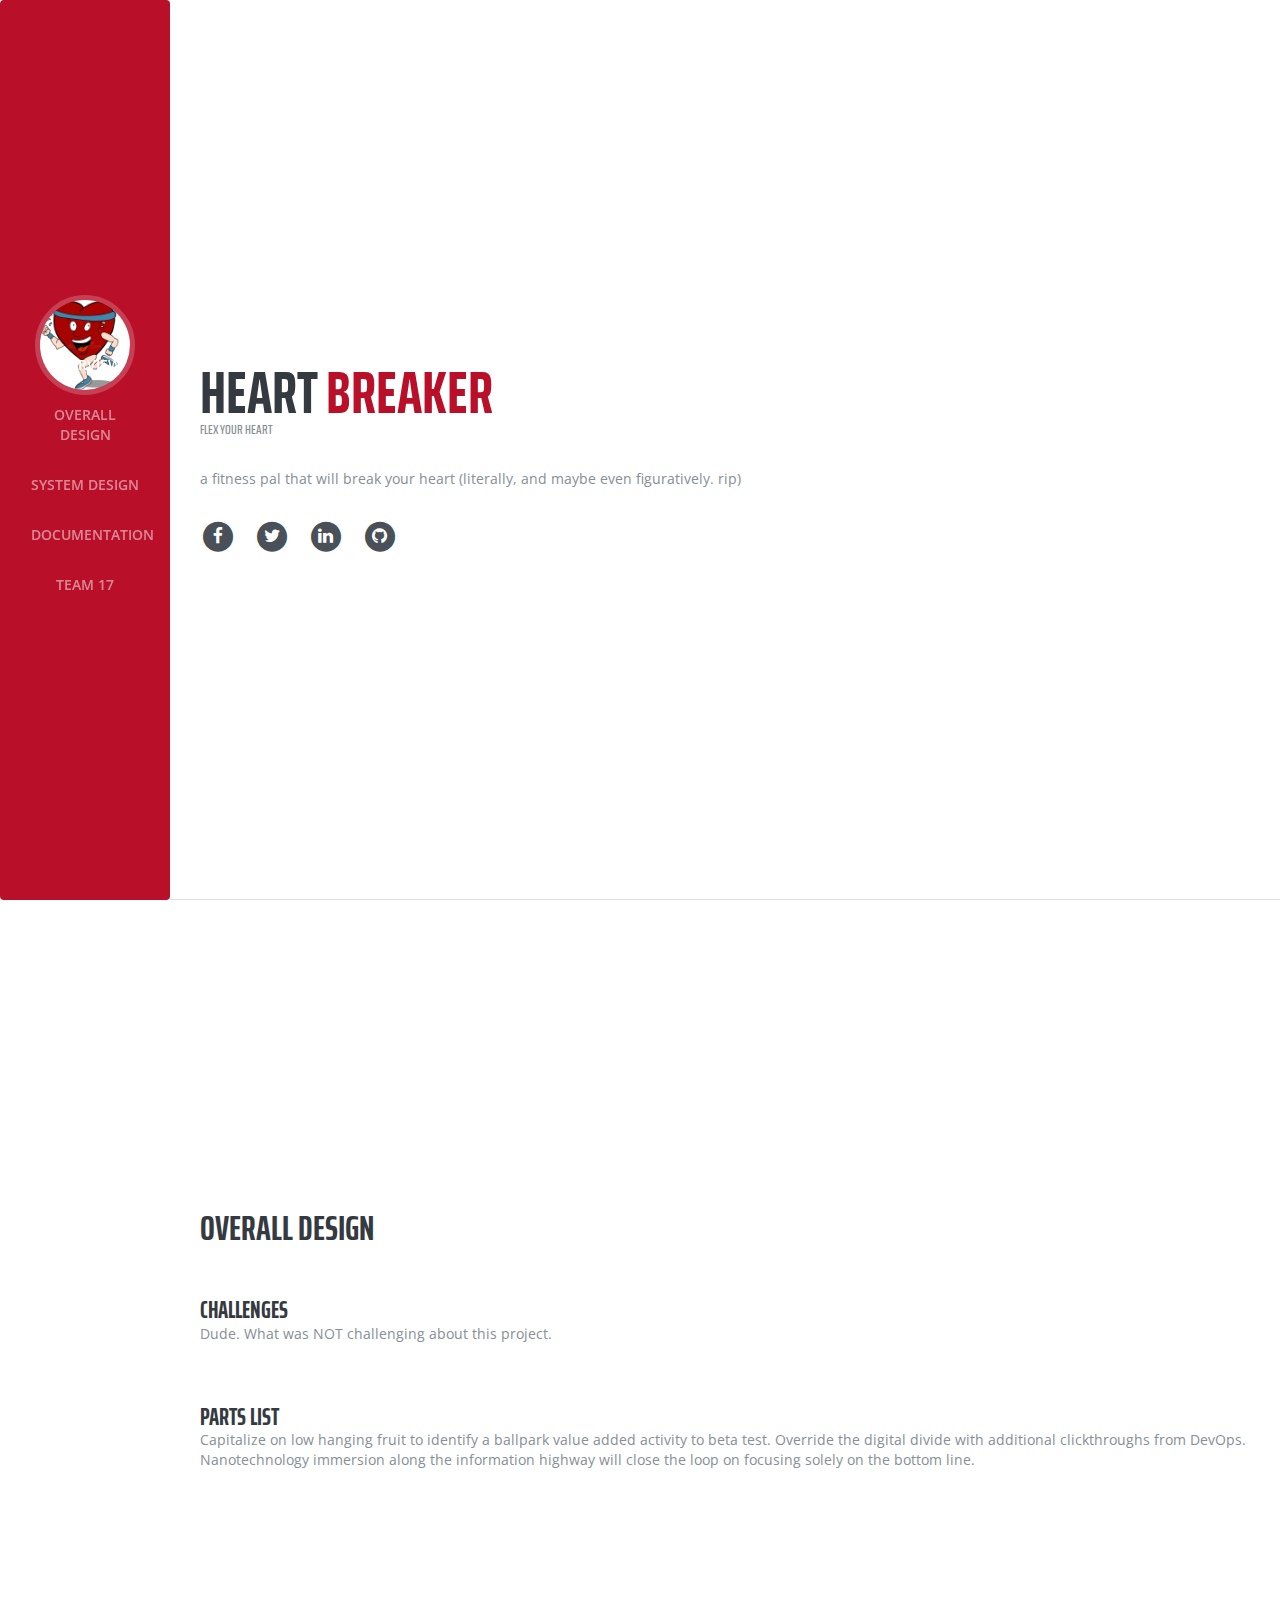
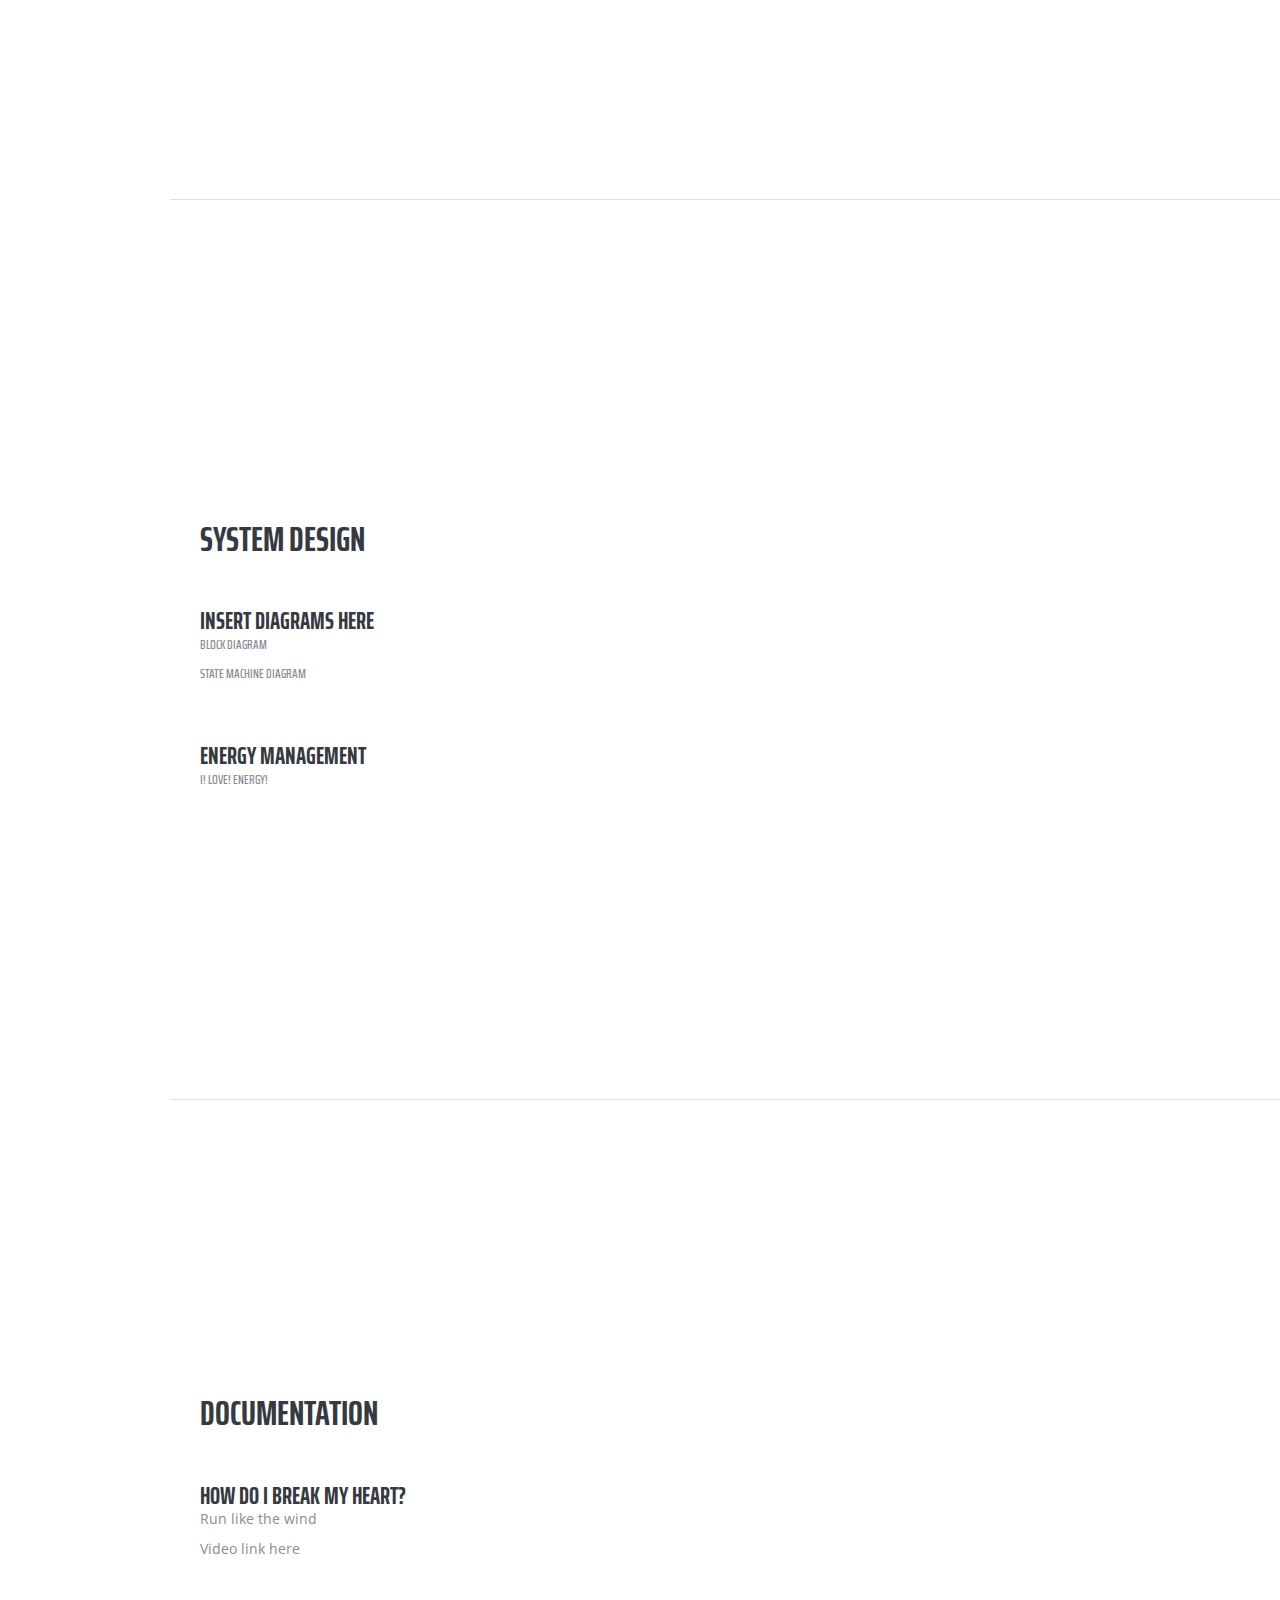
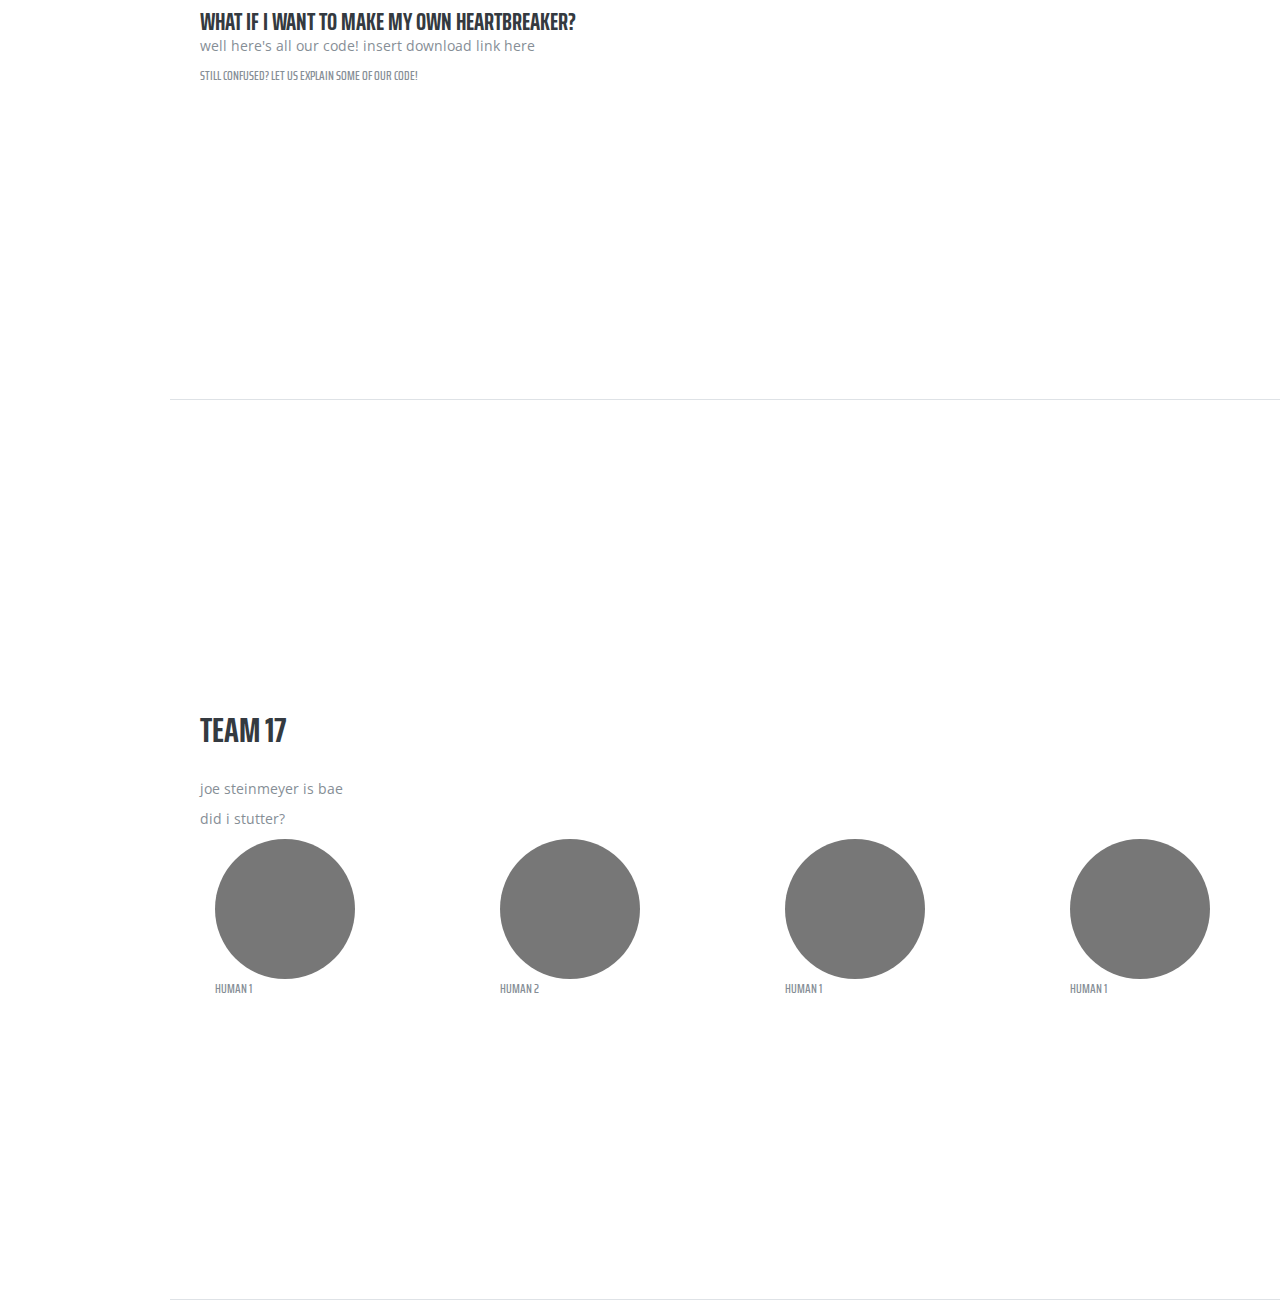
==== commit 89db45e5: "trying to fix bootstrap" ====
--- a/home.html
+++ b/home.html
@@ -1,5 +1,7 @@
 <!DOCTYPE html>
 <html lang="en">
+
+
 
   <head>
 
@@ -19,6 +21,8 @@
     <link href="vendor/font-awesome/css/font-awesome.min.css" rel="stylesheet">
     <link href="vendor/devicons/css/devicons.min.css" rel="stylesheet">
     <link href="vendor/simple-line-icons/css/simple-line-icons.css" rel="stylesheet">
+    <link href="//maxcdn.bootstrapcdn.com/bootstrap/3.3.1/css/bootstrap.min.css" rel="stylesheet">
+    <script src="//maxcdn.bootstrapcdn.com/bootstrap/3.3.1/js/bootstrap.min.js"> </script>
 
     <!-- Custom styles for this template -->
     <link href="css/resume.min.css" rel="stylesheet">
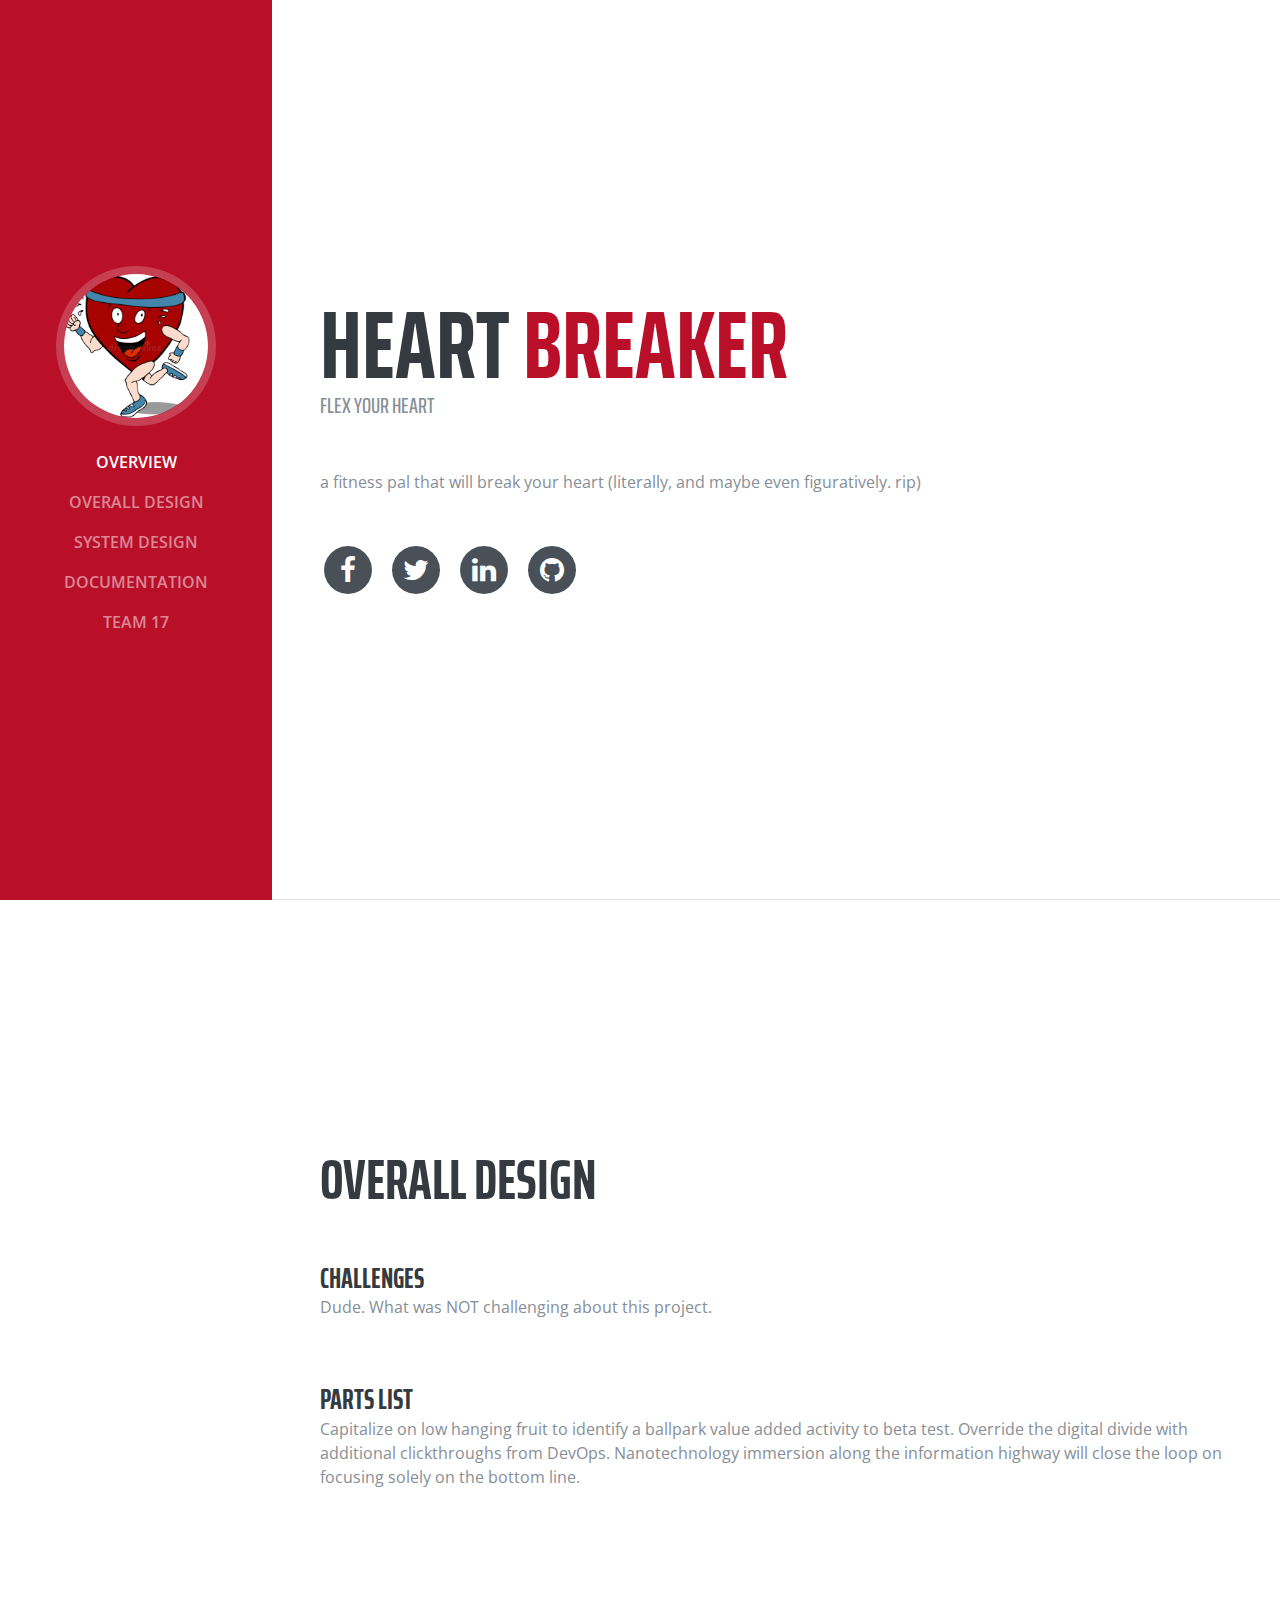
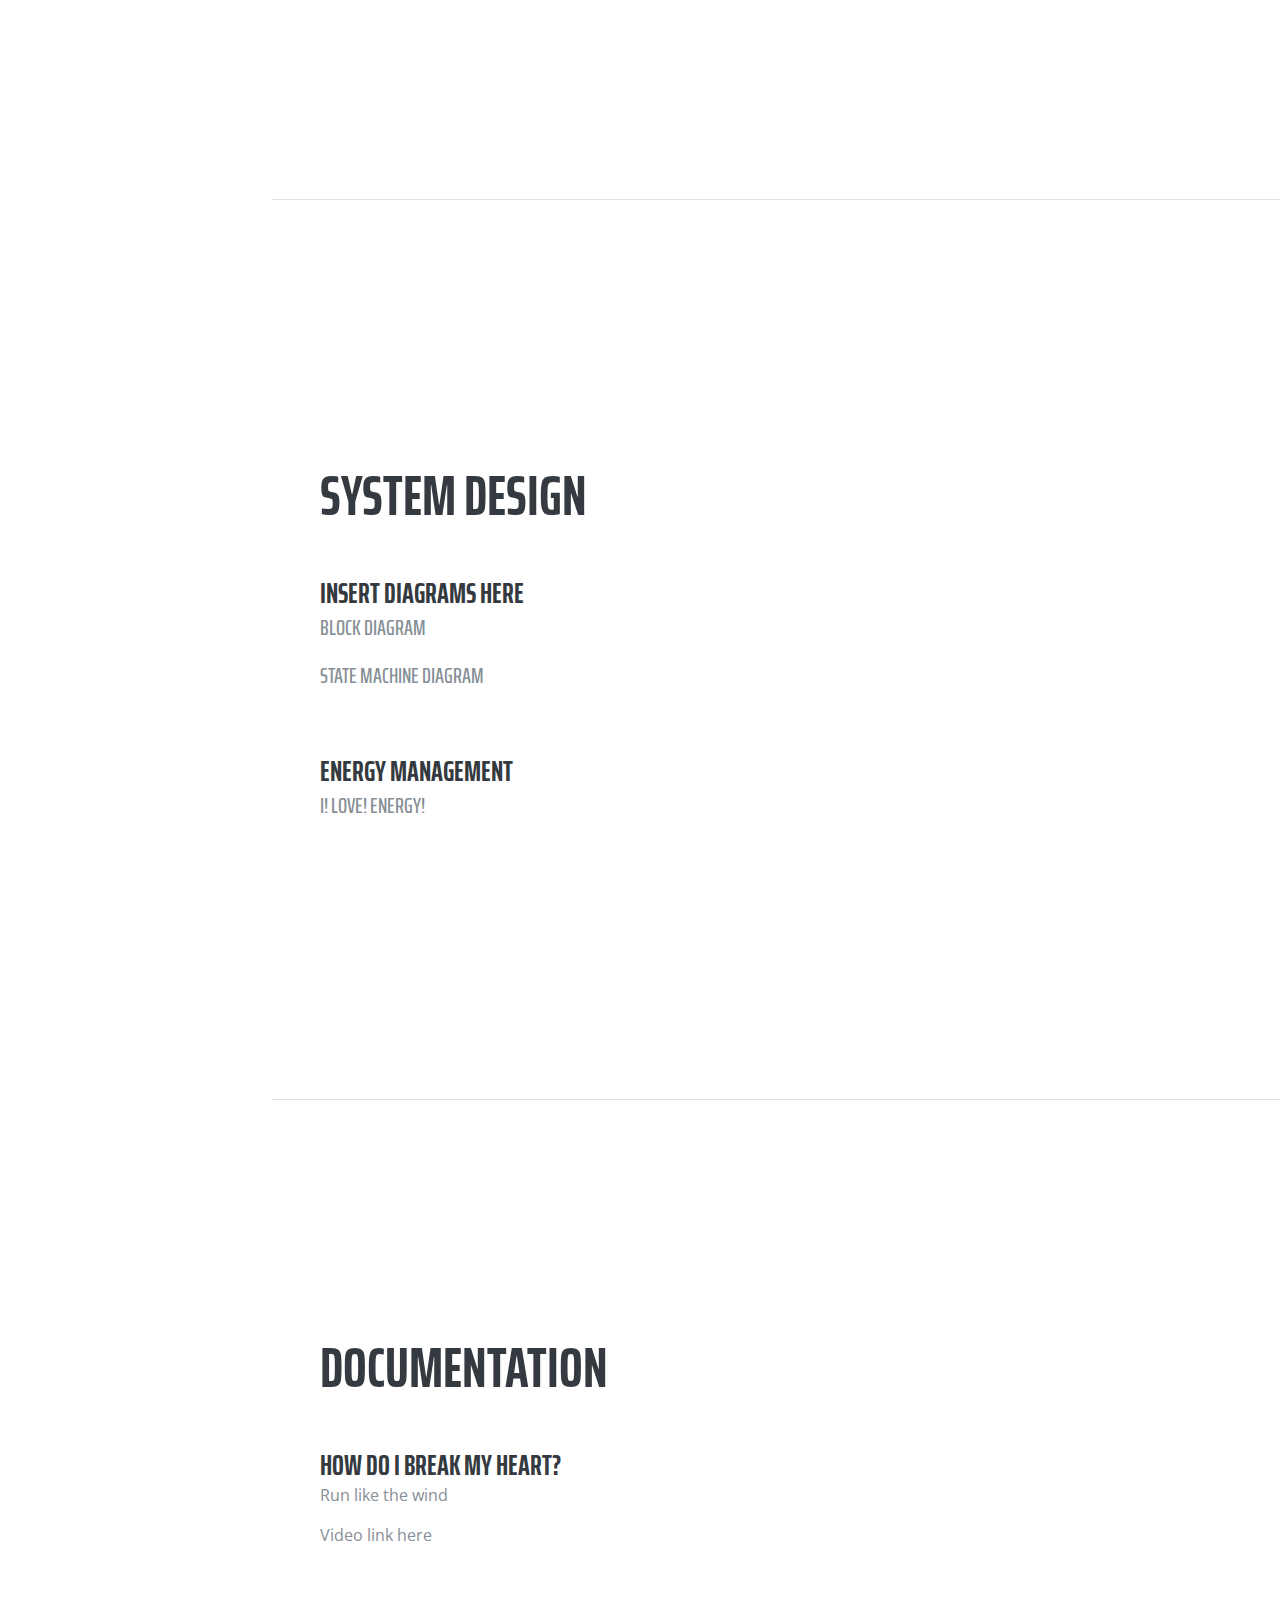
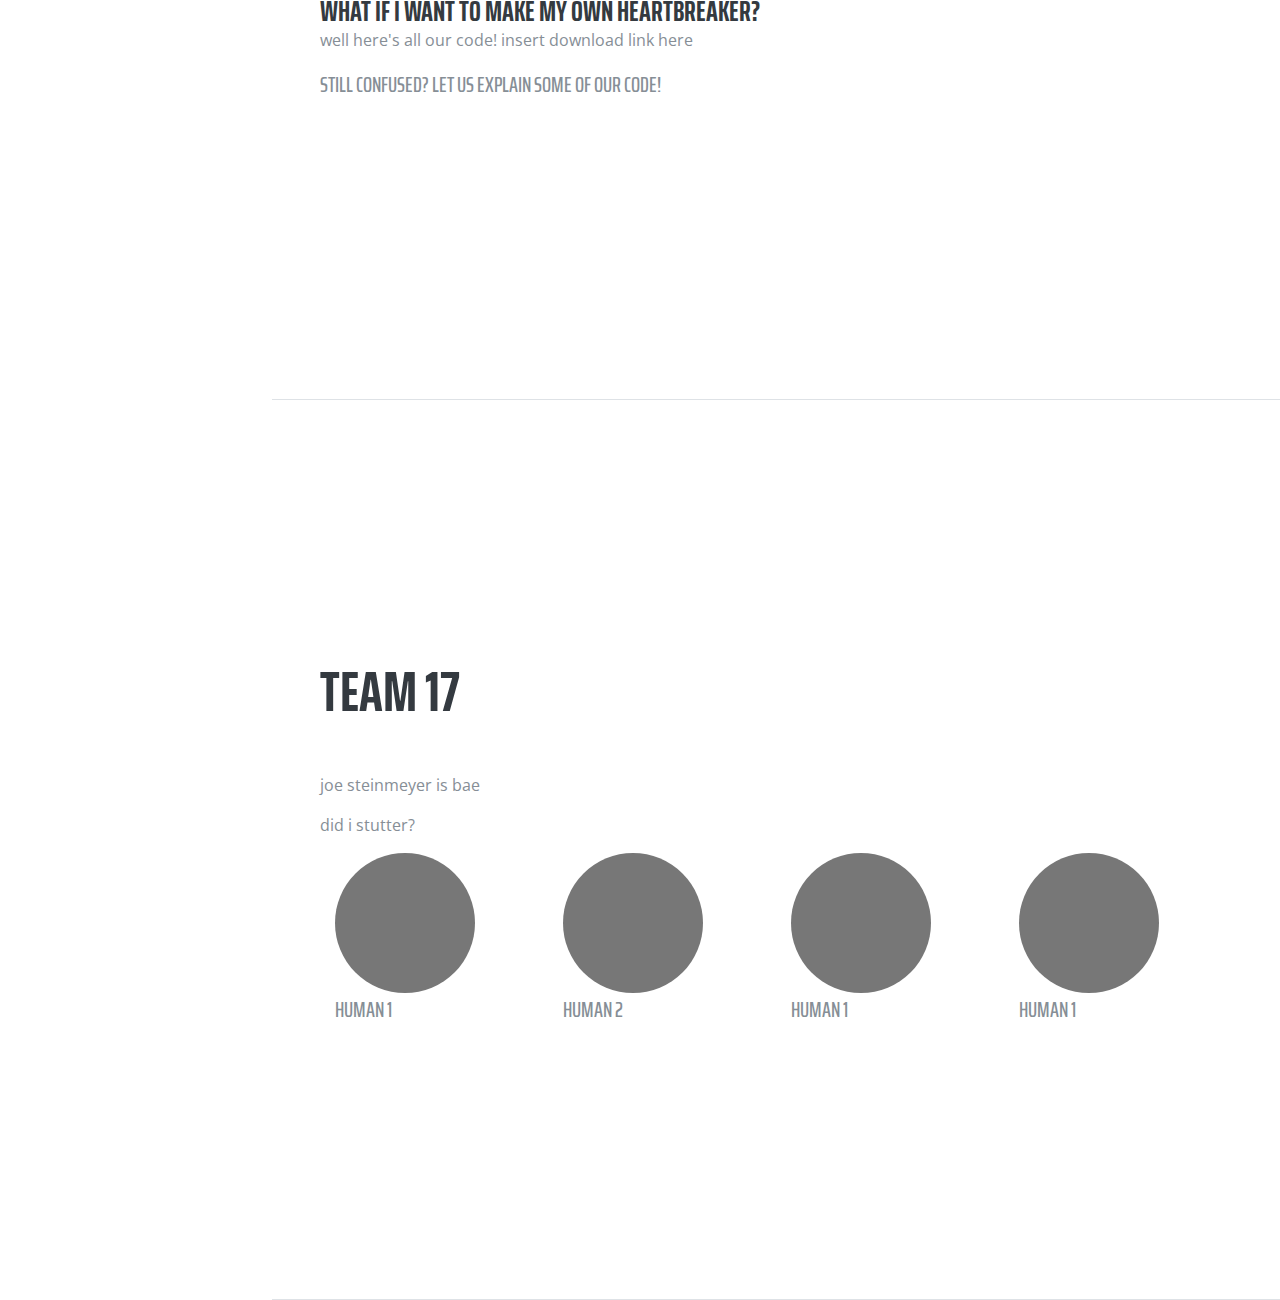
==== commit 9891bf9e: "ok no revert" ====
--- a/home.html
+++ b/home.html
@@ -21,9 +21,9 @@
     <link href="vendor/font-awesome/css/font-awesome.min.css" rel="stylesheet">
     <link href="vendor/devicons/css/devicons.min.css" rel="stylesheet">
     <link href="vendor/simple-line-icons/css/simple-line-icons.css" rel="stylesheet">
-    <link href="//maxcdn.bootstrapcdn.com/bootstrap/3.3.1/css/bootstrap.min.css" rel="stylesheet">
+<!--     <link href="//maxcdn.bootstrapcdn.com/bootstrap/3.3.1/css/bootstrap.min.css" rel="stylesheet">
     <script src="//maxcdn.bootstrapcdn.com/bootstrap/3.3.1/js/bootstrap.min.js"> </script>
-
+ -->
     <!-- Custom styles for this template -->
     <link href="css/resume.min.css" rel="stylesheet">
 
